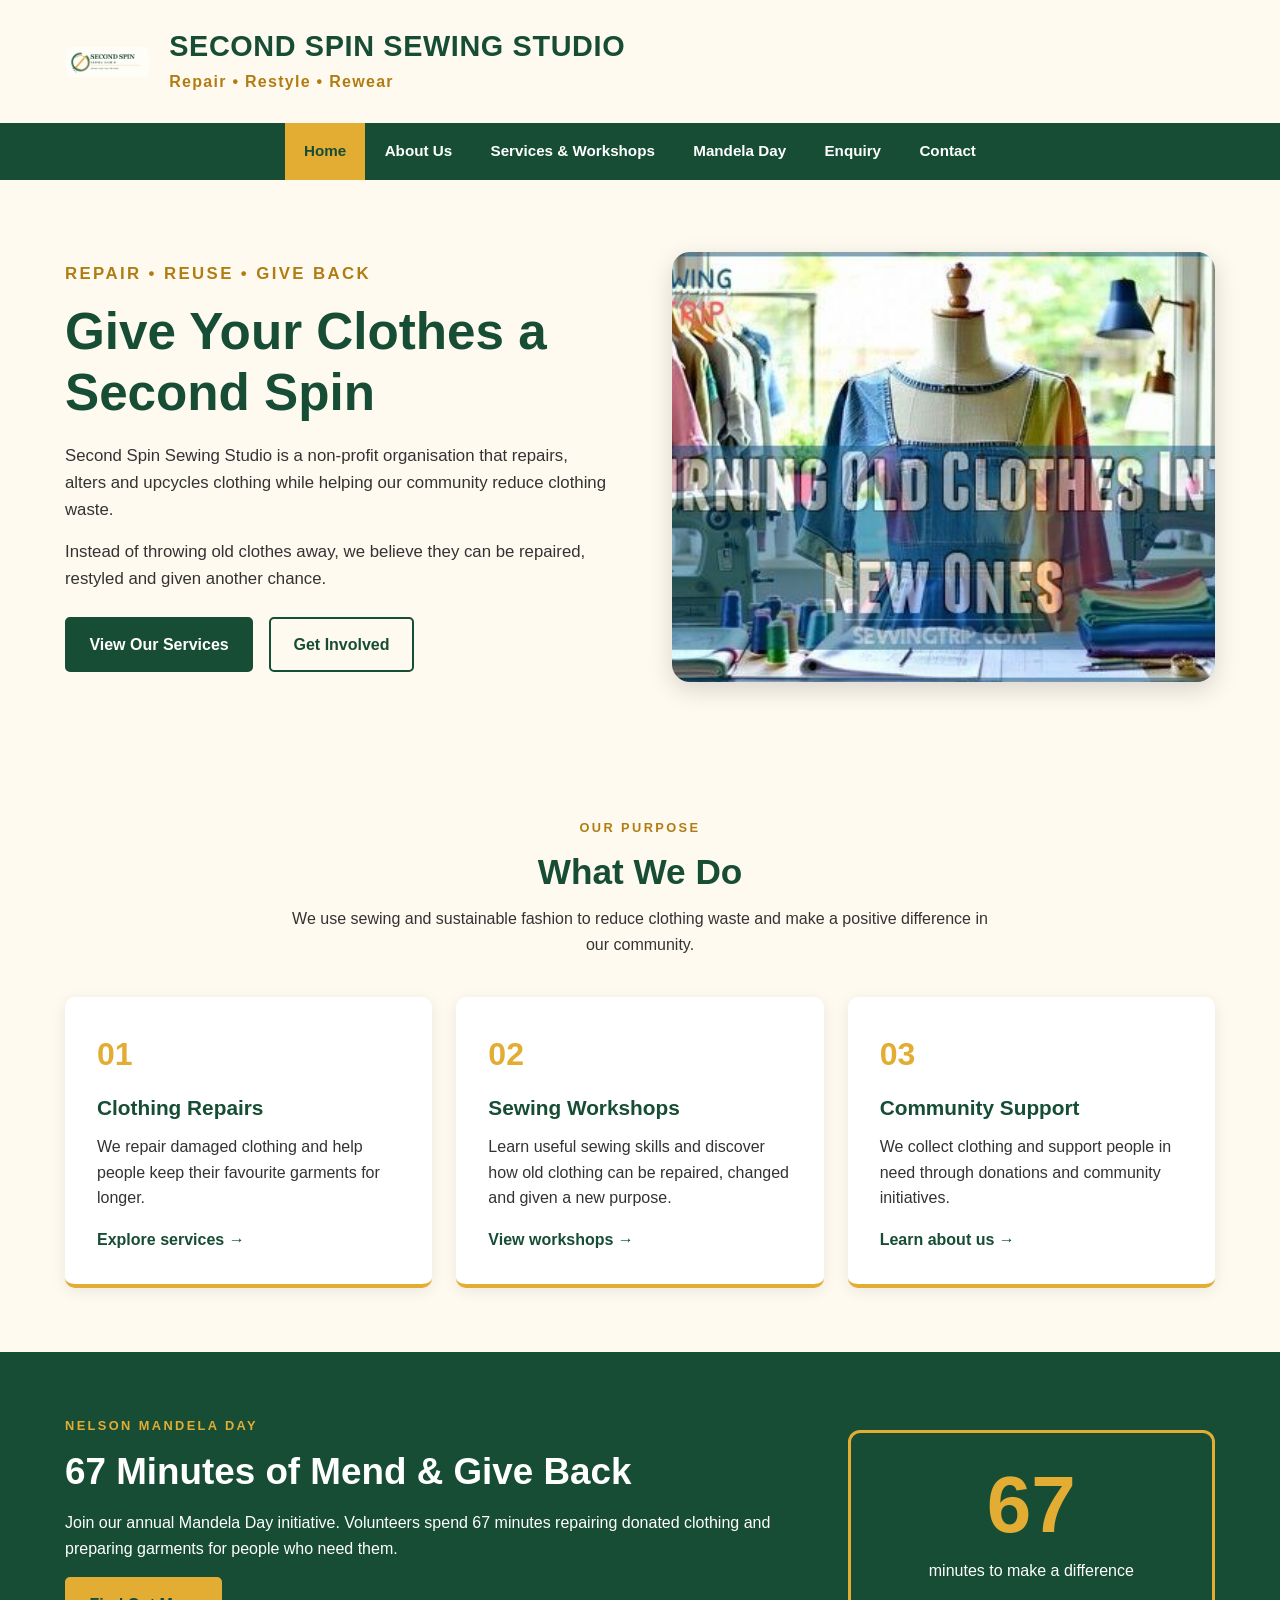
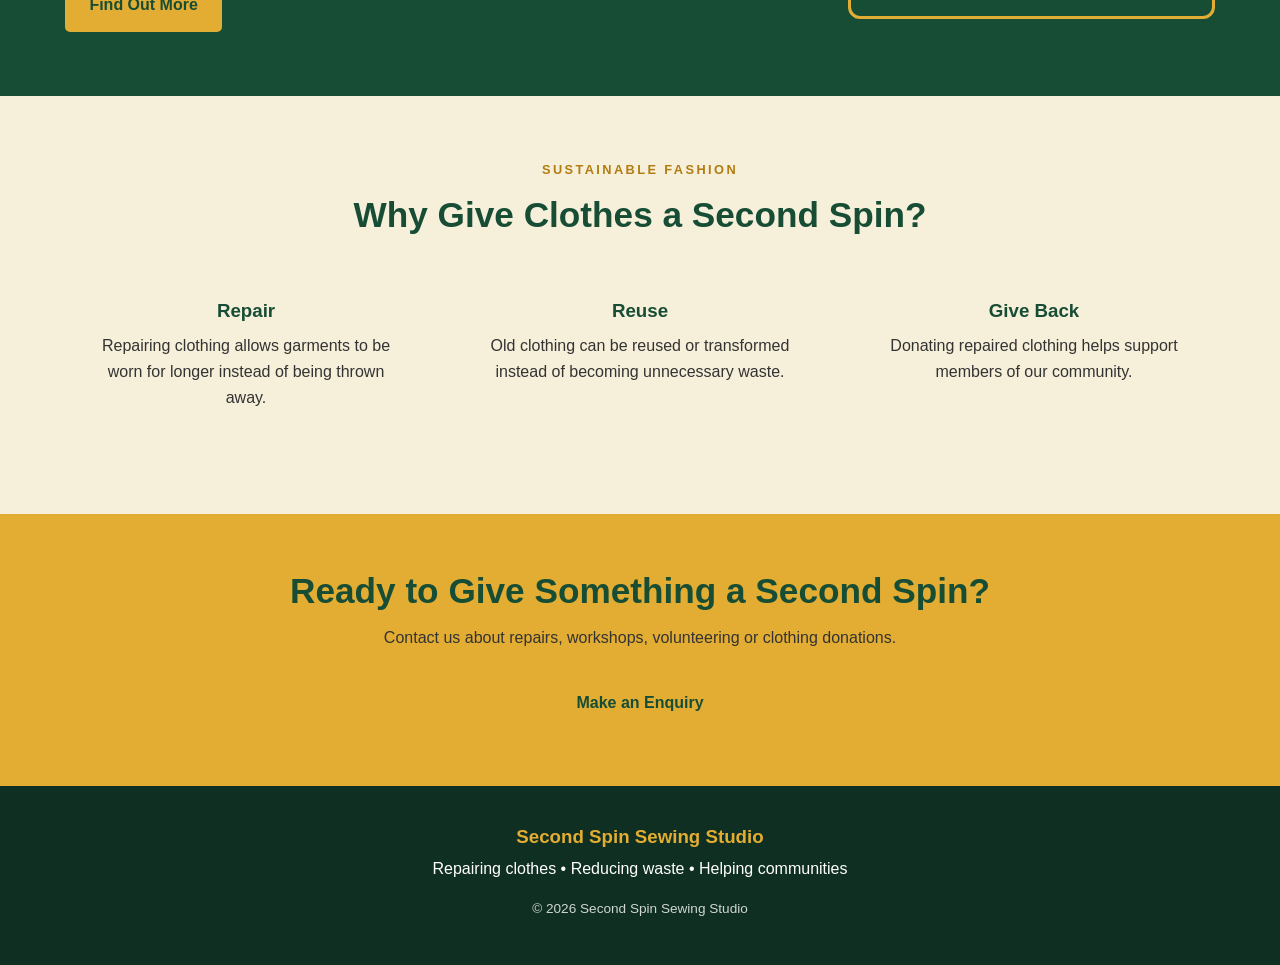
==== index.html @ 517c397e "Part 2 CSS and responsive design" ====
<!DOCTYPE html>
<html lang="en">

<head>
    <meta charset="UTF-8">
    <meta name="viewport" content="width=device-width, initial-scale=1.0">
    <title>Second Spin Sewing Studio | Home</title>

    <link rel="stylesheet" href="styles.css">
</head>

<body>

    <header class="site-header">
        <div class="container header-content">

            <img src="IMAGES/logo.jpg.jpg"
                 alt="Second Spin Sewing Studio logo"
                 class="logo">

            <div>
                <h1 class="studio-name">SECOND SPIN SEWING STUDIO</h1>
                <p class="tagline">Repair • Restyle • Rewear</p>
            </div>

        </div>
    </header>


    <nav class="main-nav">
        <div class="container">
            <ul>
                <li><a href="index.html" class="active">Home</a></li>
                <li><a href="about.html">About Us</a></li>
                <li><a href="services.html">Services &amp; Workshops</a></li>
                <li><a href="mandela-day.html">Mandela Day</a></li>
                <li><a href="enquiry.html">Enquiry</a></li>
                <li><a href="contact.html">Contact</a></li>
            </ul>
        </div>
    </nav>


    <main>

        <!-- HERO SECTION -->
        <section class="hero">

            <div class="container hero-layout">

                <div class="hero-text">

                    <p class="small-heading">REPAIR • REUSE • GIVE BACK</p>

                    <h2>Give Your Clothes a Second Spin</h2>

                    <p>
                        Second Spin Sewing Studio is a non-profit organisation
                        that repairs, alters and upcycles clothing while helping
                        our community reduce clothing waste.
                    </p>

                    <p>
                        Instead of throwing old clothes away, we believe they
                        can be repaired, restyled and given another chance.
                    </p>

                    <div class="hero-buttons">
                        <a href="services.html" class="button">
                            View Our Services
                        </a>

                        <a href="mandela-day.html"
                           class="button button-outline">
                            Get Involved
                        </a>
                    </div>

                </div>


                <div class="hero-image">

                    <picture>

                        <source media="(max-width: 480px)"
                                srcset="IMAGES/index.jpg">

                        <source media="(max-width: 768px)"
                                srcset="IMAGES/index.jpg">

                        <img src="IMAGES/index.jpg"
                             srcset="IMAGES/index.jpg 800w"
                             sizes="(max-width: 480px) 92vw,
                                    (max-width: 768px) 90vw,
                                    45vw"
                             alt="Sewing and upcycling clothing">

                    </picture>

                </div>

            </div>

        </section>


        <!-- WHAT WE DO -->
        <section class="section">

            <div class="container">

                <div class="section-title">
                    <p class="small-heading">OUR PURPOSE</p>
                    <h2>What We Do</h2>

                    <p>
                        We use sewing and sustainable fashion to reduce
                        clothing waste and make a positive difference
                        in our community.
                    </p>
                </div>


                <div class="card-grid">

                    <article class="card">
                        <div class="card-number">01</div>

                        <h3>Clothing Repairs</h3>

                        <p>
                            We repair damaged clothing and help people
                            keep their favourite garments for longer.
                        </p>

                        <a href="services.html" class="text-link">
                            Explore services →
                        </a>
                    </article>


                    <article class="card">
                        <div class="card-number">02</div>

                        <h3>Sewing Workshops</h3>

                        <p>
                            Learn useful sewing skills and discover how
                            old clothing can be repaired, changed and
                            given a new purpose.
                        </p>

                        <a href="services.html" class="text-link">
                            View workshops →
                        </a>
                    </article>


                    <article class="card">
                        <div class="card-number">03</div>

                        <h3>Community Support</h3>

                        <p>
                            We collect clothing and support people in
                            need through donations and community
                            initiatives.
                        </p>

                        <a href="about.html" class="text-link">
                            Learn about us →
                        </a>
                    </article>

                </div>

            </div>

        </section>


        <!-- MANDELA DAY -->
        <section class="mandela-section">

            <div class="container mandela-layout">

                <div>
                    <p class="small-heading yellow-text">
                        NELSON MANDELA DAY
                    </p>

                    <h2>67 Minutes of Mend &amp; Give Back</h2>

                    <p>
                        Join our annual Mandela Day initiative.
                        Volunteers spend 67 minutes repairing donated
                        clothing and preparing garments for people
                        who need them.
                    </p>

                    <a href="mandela-day.html"
                       class="button button-yellow">
                        Find Out More
                    </a>
                </div>


                <div class="number-box">
                    <span>67</span>
                    <p>minutes to make a difference</p>
                </div>

            </div>

        </section>


        <!-- WHY SECOND SPIN -->
        <section class="section light-section">

            <div class="container">

                <div class="section-title">
                    <p class="small-heading">SUSTAINABLE FASHION</p>
                    <h2>Why Give Clothes a Second Spin?</h2>
                </div>


                <div class="three-points">

                    <div class="point">
                        <h3>Repair</h3>
                        <p>
                            Repairing clothing allows garments to be
                            worn for longer instead of being thrown away.
                        </p>
                    </div>

                    <div class="point">
                        <h3>Reuse</h3>
                        <p>
                            Old clothing can be reused or transformed
                            instead of becoming unnecessary waste.
                        </p>
                    </div>

                    <div class="point">
                        <h3>Give Back</h3>
                        <p>
                            Donating repaired clothing helps support
                            members of our community.
                        </p>
                    </div>

                </div>

            </div>

        </section>


        <!-- CALL TO ACTION -->
        <section class="cta-section">

            <div class="container">

                <h2>Ready to Give Something a Second Spin?</h2>

                <p>
                    Contact us about repairs, workshops,
                    volunteering or clothing donations.
                </p>

                <a href="enquiry.html"
                   class="button button-yellow">
                    Make an Enquiry
                </a>

            </div>

        </section>

    </main>


    <footer class="site-footer">

        <div class="container">

            <h3>Second Spin Sewing Studio</h3>

            <p>
                Repairing clothes • Reducing waste • Helping communities
            </p>

            <p class="copyright">
                &copy; 2026 Second Spin Sewing Studio
            </p>

        </div>

    </footer>

</body>

</html>
---- styles.css ----
/* ==========================================
   SECOND SPIN SEWING STUDIO
   PART 2 EXTERNAL STYLESHEET
   ========================================== */


/* CSS RESET */

* {
    margin: 0;
    padding: 0;
    box-sizing: border-box;
}


/* BASE STYLES */

html {
    font-size: 16px;
}

body {
    font-family: Arial, Helvetica, sans-serif;
    background-color: #fffaf0;
    color: #333333;
    line-height: 1.6;
}

img {
    display: block;
    max-width: 100%;
    height: auto;
}

a {
    text-decoration: none;
}

p {
    margin-bottom: 1rem;
}

h1,
h2,
h3 {
    line-height: 1.2;
}

.container {
    width: 90%;
    max-width: 1150px;
    margin: 0 auto;
}


/* ================= HEADER ================= */

.site-header {
    background-color: #fffaf0;
    padding: 1.2rem 0;
}

.header-content {
    display: flex;
    align-items: center;
    gap: 1.2rem;
}

.logo {
    width: 85px;
    height: 85px;
    object-fit: contain;
    border-radius: 50%;
}

.studio-name {
    color: #174d35;
    font-size: 1.8rem;
    letter-spacing: 0.04rem;
}

.tagline {
    color: #b17d12;
    font-size: 1rem;
    font-weight: bold;
    letter-spacing: 0.08rem;
    margin: 0.3rem 0 0;
}


/* ================= NAVIGATION ================= */

.main-nav {
    background-color: #174d35;
}

.main-nav ul {
    list-style: none;
    display: flex;
    justify-content: center;
    flex-wrap: wrap;
}

.main-nav a {
    display: block;
    color: white;
    padding: 1rem 1.2rem;
    font-weight: bold;
    font-size: 0.95rem;
}

.main-nav a:hover,
.main-nav a.active {
    background-color: #e2ad32;
    color: #174d35;
}


/* ================= HERO ================= */

.hero {
    padding: 4.5rem 0;
}

.hero-layout {
    display: grid;
    grid-template-columns: 1fr 1fr;
    gap: 4rem;
    align-items: center;
}

.small-heading {
    color: #b17d12;
    font-size: 0.8rem;
    font-weight: bold;
    letter-spacing: 0.15rem;
    margin-bottom: 0.8rem;
}

.hero-text h2 {
    color: #174d35;
    font-size: 3.2rem;
    margin-bottom: 1.2rem;
}

.hero-text p {
    font-size: 1.05rem;
}

.hero-image img {
    width: 100%;
    height: 430px;
    object-fit: cover;
    border-radius: 18px;
    box-shadow: 0 8px 25px rgba(0, 0, 0, 0.15);
}

.hero-buttons {
    display: flex;
    flex-wrap: wrap;
    gap: 1rem;
    margin-top: 1.5rem;
}


/* ================= BUTTONS ================= */

.button {
    display: inline-block;
    background-color: #174d35;
    color: white;
    padding: 0.8rem 1.4rem;
    border: 2px solid #174d35;
    border-radius: 5px;
    font-weight: bold;
}

.button:hover {
    background-color: #e2ad32;
    border-color: #e2ad32;
    color: #174d35;
}

.button-outline {
    background-color: transparent;
    color: #174d35;
}

.button-yellow {
    background-color: #e2ad32;
    border-color: #e2ad32;
    color: #174d35;
}

.button-yellow:hover {
    background-color: white;
    border-color: white;
}


/* ================= GENERAL SECTIONS ================= */

.section {
    padding: 4rem 0;
}

.section-title {
    max-width: 700px;
    margin: 0 auto 2.5rem;
    text-align: center;
}

.section-title h2 {
    color: #174d35;
    font-size: 2.2rem;
    margin-bottom: 0.8rem;
}


/* ================= CARDS ================= */

.card-grid {
    display: grid;
    grid-template-columns: repeat(3, 1fr);
    gap: 1.5rem;
}

.card {
    background-color: white;
    padding: 2rem;
    border-radius: 10px;
    border-bottom: 4px solid #e2ad32;
    box-shadow: 0 3px 15px rgba(0, 0, 0, 0.08);
}

.card-number {
    color: #e2ad32;
    font-size: 2rem;
    font-weight: bold;
    margin-bottom: 1rem;
}

.card h3 {
    color: #174d35;
    font-size: 1.3rem;
    margin-bottom: 0.8rem;
}

.text-link {
    color: #174d35;
    font-weight: bold;
}

.text-link:hover {
    color: #b17d12;
}


/* ================= MANDELA DAY ================= */

.mandela-section {
    background-color: #174d35;
    color: white;
    padding: 4rem 0;
}

.mandela-layout {
    display: grid;
    grid-template-columns: 2fr 1fr;
    gap: 3rem;
    align-items: center;
}

.mandela-section h2 {
    color: white;
    font-size: 2.3rem;
    margin-bottom: 1rem;
}

.yellow-text {
    color: #e2ad32;
}

.number-box {
    text-align: center;
    padding: 2rem;
    border: 3px solid #e2ad32;
    border-radius: 12px;
}

.number-box span {
    display: block;
    color: #e2ad32;
    font-size: 5rem;
    font-weight: bold;
    line-height: 1;
}

.number-box p {
    margin: 0.8rem 0 0;
}


/* ================= SUSTAINABILITY ================= */

.light-section {
    background-color: #f6efd9;
}

.three-points {
    display: grid;
    grid-template-columns: repeat(3, 1fr);
    gap: 2rem;
    text-align: center;
}

.point {
    padding: 1.5rem;
}

.point h3 {
    color: #174d35;
    margin-bottom: 0.7rem;
}


/* ================= CALL TO ACTION ================= */

.cta-section {
    background-color: #e2ad32;
    text-align: center;
    padding: 3.5rem 0;
}

.cta-section h2 {
    color: #174d35;
    font-size: 2.2rem;
    margin-bottom: 0.8rem;
}

.cta-section p {
    margin-bottom: 1.5rem;
}


/* ================= OTHER PAGES ================= */

.two-column {
    display: grid;
    grid-template-columns: repeat(2, 1fr);
    gap: 2rem;
}

.about-intro {
    background-color: white;
}

.about-image {
    width: 100%;
    max-height: 420px;
    object-fit: cover;
    border-radius: 12px;
}

.audience-list {
    padding-left: 1.5rem;
}

.audience-list li {
    margin-bottom: 0.5rem;
}

.service-image {
    width: 100%;
    margin-bottom: 1rem;
}

.mandela-banner {
    background-color: #174d35;
    color: white;
}

.mandela-banner h1,
.mandela-banner h2 {
    color: #e2ad32;
}

.mandela-content img {
    border-radius: 10px;
}


/* ================= FORMS ================= */

.form-container {
    max-width: 850px;
    margin: 0 auto;
    background-color: white;
    padding: 2rem;
    border-radius: 12px;
    box-shadow: 0 3px 15px rgba(0, 0, 0, 0.08);
}

.form-group {
    margin-bottom: 1.3rem;
}

.form-group label,
.form-title {
    display: block;
    color: #174d35;
    font-weight: bold;
    margin-bottom: 0.4rem;
}

input[type="text"],
input[type="email"],
input[type="tel"],
select,
textarea {
    width: 100%;
    padding: 0.8rem;
    border: 1px solid #999999;
    border-radius: 5px;
    font: inherit;
}

textarea {
    resize: vertical;
}

input:focus,
select:focus,
textarea:focus {
    outline: 2px solid #e2ad32;
    border-color: #174d35;
}

.choice-group {
    display: flex;
    flex-wrap: wrap;
    gap: 1rem;
}

.form-buttons {
    display: flex;
    gap: 1rem;
    margin-top: 1.5rem;
}

button {
    font: inherit;
    cursor: pointer;
}


/* ================= CONTACT ================= */

.contact-box {
    background-color: white;
    padding: 2rem;
    border-radius: 10px;
    box-shadow: 0 3px 15px rgba(0, 0, 0, 0.08);
}

.contact-box-yellow {
    background-color: #e2ad32;
}

.map-container {
    width: 100%;
    overflow: hidden;
    border-radius: 10px;
    margin-top: 1.5rem;
}

.map-container iframe {
    width: 100%;
    height: 400px;
    border: 0;
}


/* ================= FOOTER ================= */

.site-footer {
    background-color: #102f23;
    color: white;
    text-align: center;
    padding: 2.5rem 0;
}

.site-footer h3 {
    color: #e2ad32;
    margin-bottom: 0.5rem;
}

.site-footer p {
    margin: 0.3rem 0;
}

.copyright {
    font-size: 0.85rem;
    margin-top: 1rem !important;
    opacity: 0.8;
}


/* ==========================================
   TABLET RESPONSIVE DESIGN
   BREAKPOINT: 768px
   ========================================== */

@media screen and (max-width: 768px) {

    html {
        font-size: 15px;
    }

    .header-content {
        justify-content: center;
        text-align: center;
    }

    .hero-layout {
        grid-template-columns: 1fr;
        gap: 2rem;
    }

    .hero-text {
        text-align: center;
    }

    .hero-text h2 {
        font-size: 2.6rem;
    }

    .hero-buttons {
        justify-content: center;
    }

    .hero-image img {
        height: 350px;
    }

    .card-grid {
        grid-template-columns: repeat(2, 1fr);
    }

    .mandela-layout {
        grid-template-columns: 1fr;
        text-align: center;
    }

    .number-box {
        max-width: 350px;
        margin: 0 auto;
        width: 100%;
    }

    .three-points {
        grid-template-columns: 1fr;
    }

    .two-column {
        grid-template-columns: 1fr;
    }
}


/* ==========================================
   MOBILE RESPONSIVE DESIGN
   BREAKPOINT: 480px
   ========================================== */

@media screen and (max-width: 480px) {

    html {
        font-size: 14px;
    }

    .container {
        width: 92%;
    }

    .header-content {
        flex-direction: column;
    }

    .logo {
        width: 70px;
        height: 70px;
    }

    .studio-name {
        font-size: 1.5rem;
        text-align: center;
    }

    .main-nav .container {
        width: 100%;
    }

    .main-nav ul {
        flex-direction: column;
    }

    .main-nav li {
        width: 100%;
        text-align: center;
    }

    .main-nav a {
        width: 100%;
        padding: 0.75rem;
        border-bottom: 1px solid rgba(255, 255, 255, 0.15);
    }

    .hero {
        padding: 2.5rem 0;
    }

    .hero-text h2 {
        font-size: 2.2rem;
    }

    .hero-image img {
        height: 250px;
    }

    .hero-buttons {
        flex-direction: column;
    }

    .hero-buttons .button {
        width: 100%;
        text-align: center;
    }

    .section {
        padding: 2.8rem 0;
    }

    .section-title h2 {
        font-size: 1.8rem;
    }

    .card-grid {
        grid-template-columns: 1fr;
    }

    .mandela-section {
        padding: 3rem 0;
    }

    .mandela-section h2 {
        font-size: 1.9rem;
    }

    .number-box span {
        font-size: 4rem;
    }

    .cta-section h2 {
        font-size: 1.8rem;
    }

    .form-container {
        padding: 1.3rem;
    }

    .form-buttons {
        flex-direction: column;
    }

    .form-buttons .button {
        width: 100%;
    }

    .choice-group {
        flex-direction: column;
    }

    .map-container iframe {
        height: 280px;
    }
}
/* Dark section text */

.mandela-section .section-title h2,
.mandela-section .point h3 {
    color: #e2ad32;
}

.mandela-section .section-title p,
.mandela-section .point p {
    color: white;
}
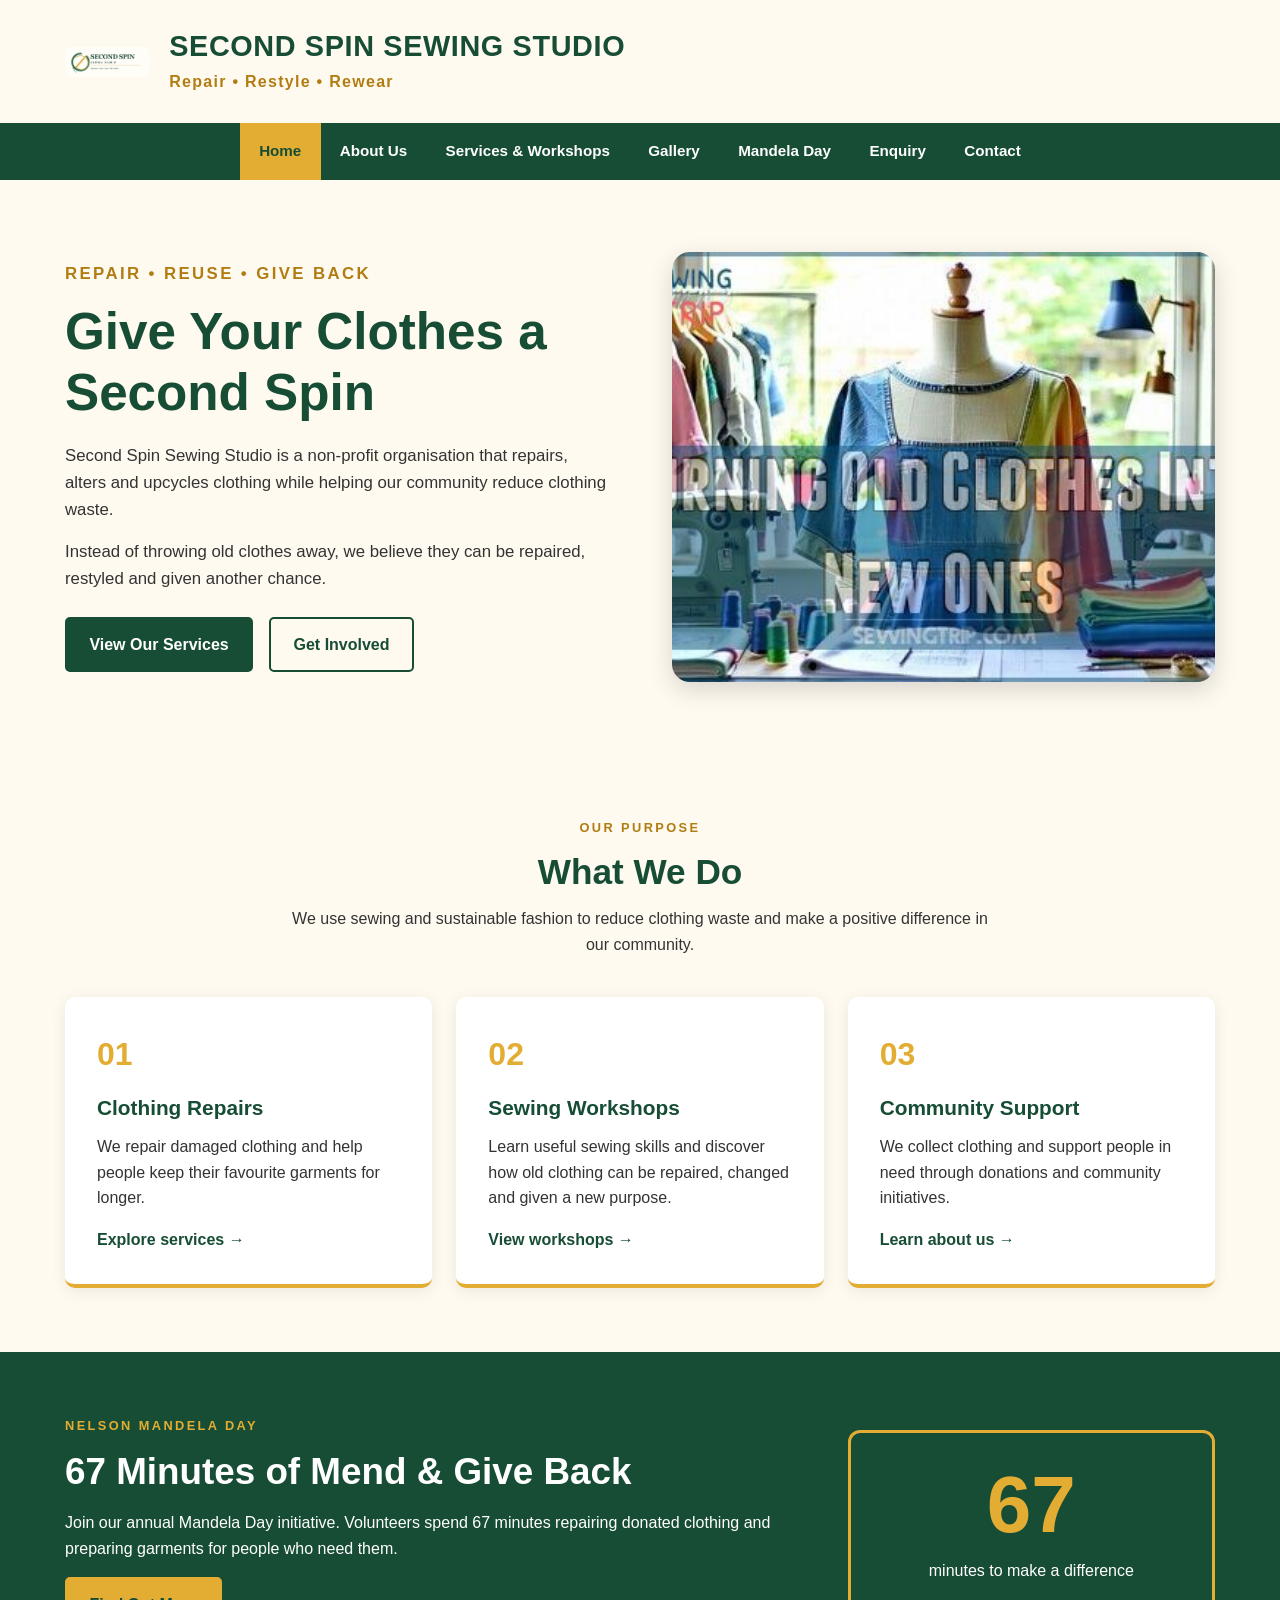
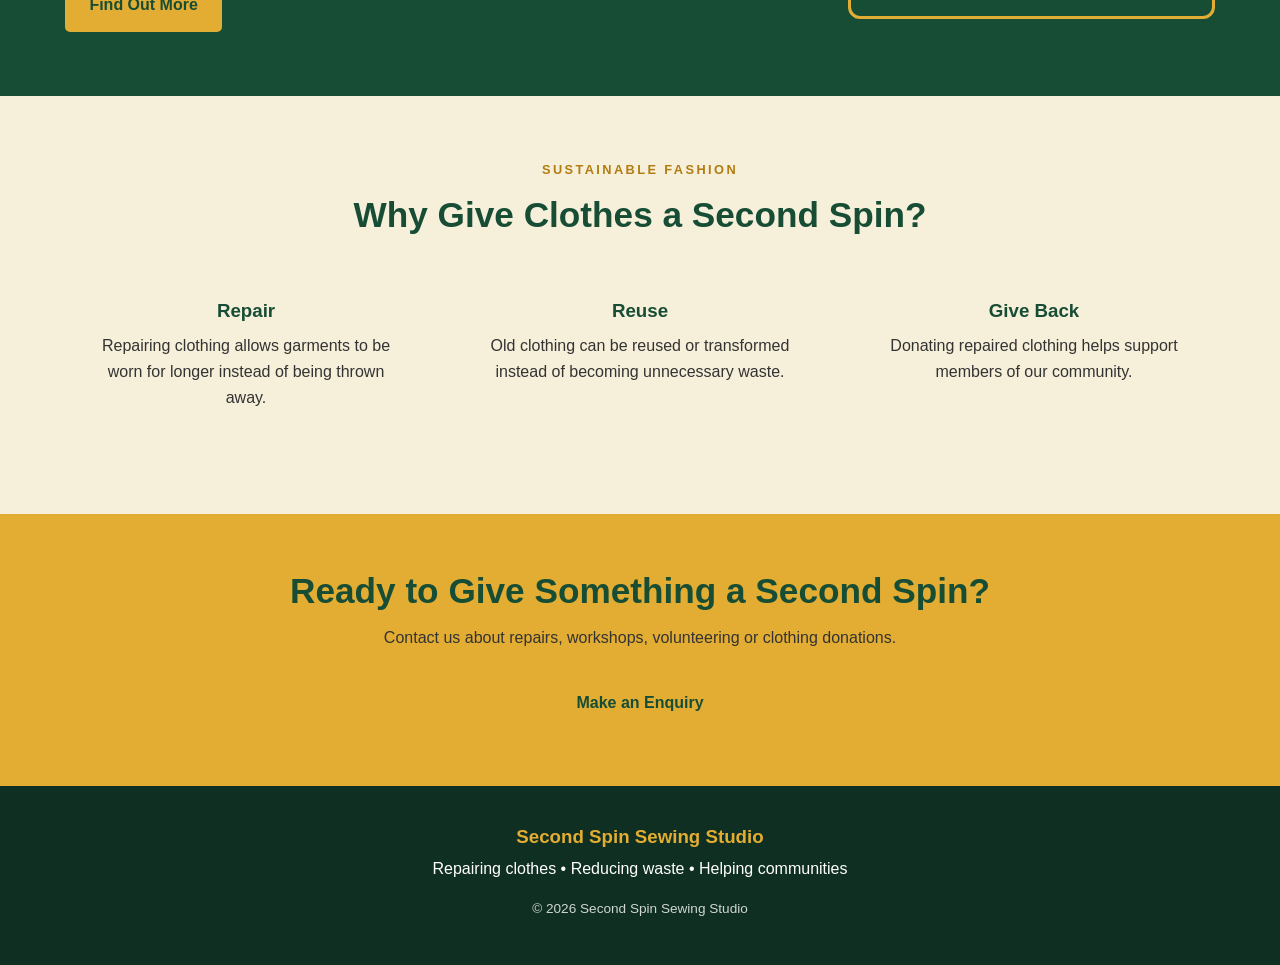
==== commit 8318abd7: "Complete Part 3 improvements and add interactive gallery" ====
--- a/index.html
+++ b/index.html
@@ -1,13 +1,16 @@
 <!DOCTYPE html>
 <html lang="en">
+
 
 <head>
     <meta charset="UTF-8">
     <meta name="viewport" content="width=device-width, initial-scale=1.0">
-    <title>Second Spin Sewing Studio | Home</title>
+    <title>Second Spin Sewing Studio | Sustainable Fashion</title>
+    <meta name="description" content="Discover sustainable fashion, clothing repairs, alterations and upcycling at Second Spin Sewing Studio.">
 
     <link rel="stylesheet" href="styles.css">
 </head>
+
 
 <body>
 
@@ -33,6 +36,7 @@
                 <li><a href="index.html" class="active">Home</a></li>
                 <li><a href="about.html">About Us</a></li>
                 <li><a href="services.html">Services &amp; Workshops</a></li>
+                <li><a href="gallery.html">Gallery</a></li>
                 <li><a href="mandela-day.html">Mandela Day</a></li>
                 <li><a href="enquiry.html">Enquiry</a></li>
                 <li><a href="contact.html">Contact</a></li>
@@ -302,6 +306,8 @@
 
     </footer>
 
+<script src="JS/script.js"></script>
+
 </body>
 
 </html>
--- a/styles.css
+++ b/styles.css
@@ -697,3 +697,47 @@
     color: white;
 }
 
+/* Part 3: Services Search Bar */
+
+.service-search {
+    max-width: 600px;
+    margin: 30px auto;
+    text-align: left;
+}
+
+.service-search label {
+    display: block;
+    margin-bottom: 10px;
+    font-weight: bold;
+}
+
+.service-search input {
+    display: block;
+    width: 100%;
+    padding: 12px 14px;
+    border: 1px solid #cccccc;
+    border-radius: 5px;
+    font: inherit;
+    box-sizing: border-box;
+}
+
+.service-search input:focus {
+    outline: 2px solid #555555;
+    outline-offset: 2px;
+}
+
+#searchMessage {
+    margin-top: 10px;
+    font-size: 14px;
+}
+
+#serviceCards .card[hidden],
+#noServicesMessage[hidden] {
+    display: none;
+}
+
+#noServicesMessage {
+    text-align: center;
+    margin-top: 20px;
+}
+
